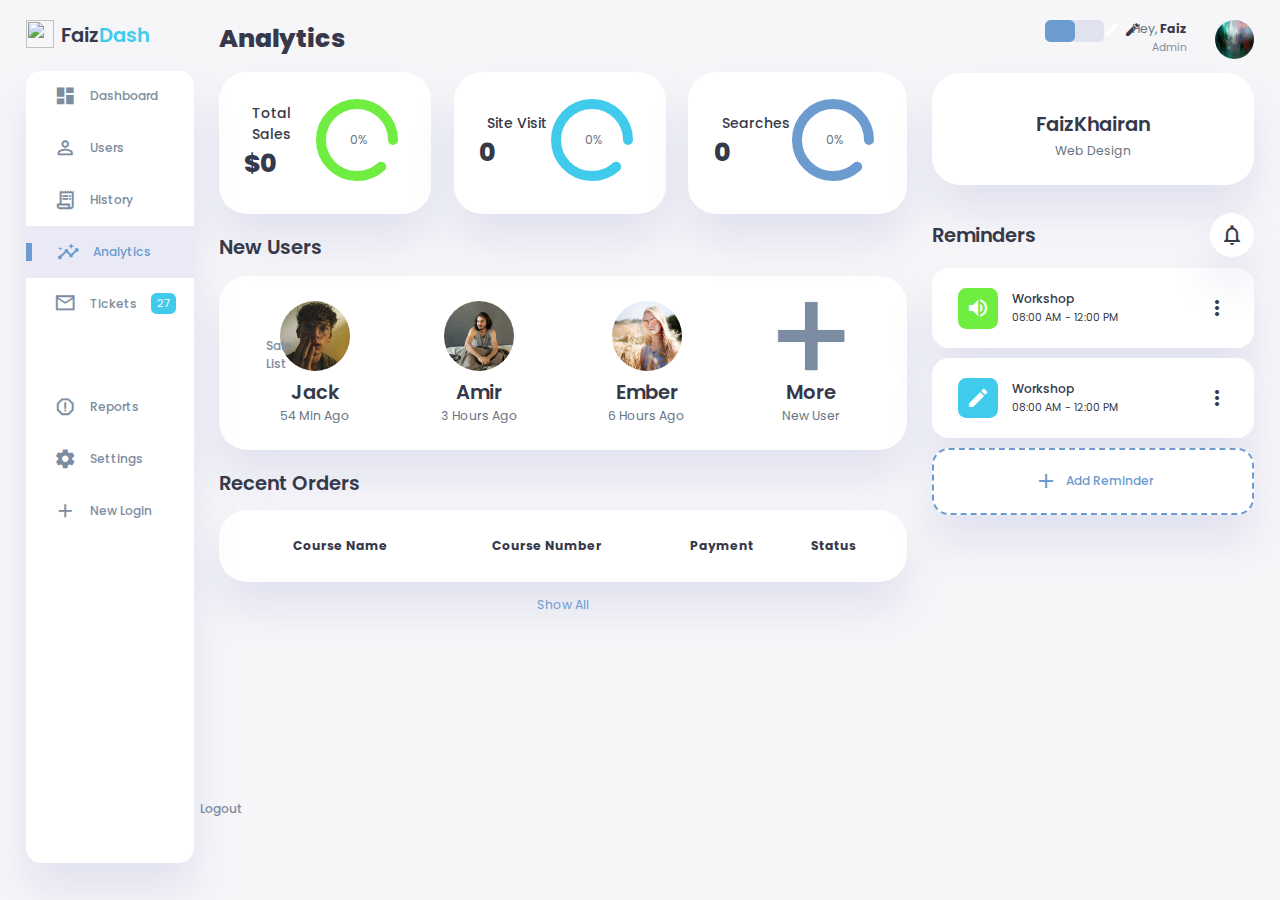
==== index.html @ 2617f07f "dashboard" ====
<!DOCTYPE html>
<html lang="en">

<head>
    <meta charset="UTF-8">
    <meta name="viewport" content="width=device-width, initial-scale=1.0">
    <link href="https://fonts.googleapis.com/icon?family=Material+Icons+Sharp" rel="stylesheet">
    <link rel="stylesheet" href="style.css">
    <title>Dashboard | FaizKhairan</title>
    <link rel="website icon" href="">
</head>

<body>

    <div class="container">
        <!-- Sidebar Section -->
        <aside>
            <div class="toggle">
                <div class="logo">
                    <img src="">
                    <h2>Faiz<span class="danger">Dash</span></h2>
                </div>
                <div class="close" id="close-btn">
                    <span class="material-icons-sharp">
                        close
                    </span>
                </div>
            </div>

            <div class="sidebar">
                <a href="#">
                    <span class="material-icons-sharp">
                        dashboard
                    </span>
                    <h3>Dashboard</h3>
                </a>
                <a href="#">
                    <span class="material-icons-sharp">
                        person_outline
                    </span>
                    <h3>Users</h3>
                </a>
                <a href="#">
                    <span class="material-icons-sharp">
                        receipt_long
                    </span>
                    <h3>History</h3>
                </a>
                <a href="#" class="active">
                    <span class="material-icons-sharp">
                        insights
                    </span>
                    <h3>Analytics</h3>
                </a>
                <a href="#">
                    <span class="material-icons-sharp">
                        mail_outline
                    </span>
                    <h3>Tickets</h3>
                    <span class="message-count">27</span>
                </a>
                <a href="#">
                    <span class="material-icons-sharp">
                        inventory
                    </span>
                    <h3>Sale List</h3>
                </a>
                <a href="#">
                    <span class="material-icons-sharp">
                        report_gmailerrorred
                    </span>
                    <h3>Reports</h3>
                </a>
                <a href="#">
                    <span class="material-icons-sharp">
                        settings
                    </span>
                    <h3>Settings</h3>
                </a>
                <a href="#">
                    <span class="material-icons-sharp">
                        add
                    </span>
                    <h3>New Login</h3>
                </a>
                <a href="#">
                    <span class="material-icons-sharp">
                        logout
                    </span>
                    <h3>Logout</h3>
                </a>
            </div>
        </aside>
        <!-- End of Sidebar Section -->

        <!-- Main Content -->
        <main>
            <h1>Analytics</h1>
            <!-- Analyses -->
            <div class="analyse">
                <div class="sales">
                    <div class="status">
                        <div class="info">
                            <h3>Total Sales</h3>
                            <h1>$0</h1>
                        </div>
                        <div class="progresss">
                            <svg>
                                <circle cx="38" cy="38" r="36"></circle>
                            </svg>
                            <div class="percentage">
                                <p>0%</p>
                            </div>
                        </div>
                    </div>
                </div>
                <div class="visits">
                    <div class="status">
                        <div class="info">
                            <h3>Site Visit</h3>
                            <h1>0</h1>
                        </div>
                        <div class="progresss">
                            <svg>
                                <circle cx="38" cy="38" r="36"></circle>
                            </svg>
                            <div class="percentage">
                                <p>0%</p>
                            </div>
                        </div>
                    </div>
                </div>
                <div class="searches">
                    <div class="status">
                        <div class="info">
                            <h3>Searches</h3>
                            <h1>0</h1>
                        </div>
                        <div class="progresss">
                            <svg>
                                <circle cx="38" cy="38" r="36"></circle>
                            </svg>
                            <div class="percentage">
                                <p>0%</p>
                            </div>
                        </div>
                    </div>
                </div>
            </div>
            <!-- End of Analyses -->

            <!-- New Users Section -->
            <div class="new-users">
                <h2>New Users</h2>
                <div class="user-list">
                    <div class="user">
                        <img src="images/profile-2.jpg">
                        <h2>Jack</h2>
                        <p>54 Min Ago</p>
                    </div>
                    <div class="user">
                        <img src="images/profile-3.jpg">
                        <h2>Amir</h2>
                        <p>3 Hours Ago</p>
                    </div>
                    <div class="user">
                        <img src="images/profile-4.jpg">
                        <h2>Ember</h2>
                        <p>6 Hours Ago</p>
                    </div>
                    <div class="user">
                        <img src="images/plus.png">
                        <h2>More</h2>
                        <p>New User</p>
                    </div>
                </div>
            </div>
            <!-- End of New Users Section -->



            <!-- Recent Orders Table -->
            <div class="recent-orders">
                <h2>Recent Orders</h2>
                <table>
                    <thead>
                        <tr>
                            <th>Course Name</th>
                            <th>Course Number</th>
                            <th>Payment</th>
                            <th>Status</th>
                            <th></th>
                        </tr>
                    </thead>
                    <tbody></tbody>
                </table>
                <a href="#">Show All</a>
            </div>
            <!-- End of Recent Orders -->

        </main>
        <!-- End of Main Content -->

        <!-- Right Section -->
        <div class="right-section">
            <div class="nav">
                <button id="menu-btn">
                    <span class="material-icons-sharp">
                        menu
                    </span>
                </button>
                <div class="dark-mode">
                    <span class="material-icons-sharp active">
                        light_mode
                    </span>
                    <span class="material-icons-sharp">
                        dark_mode
                    </span>
                </div>

                <div class="profile">
                    <div class="info">
                        <p>Hey, <b>Faiz</b></p>
                        <small class="text-muted">Admin</small>
                    </div>
                    <div class="profile-photo">
                        <img src="images/profile-1.jpg">
                    </div>
                </div>

            </div>
            <!-- End of Nav -->

            <div class="user-profile">
                <div class="logo">
                    <img src="">
                    <h2>FaizKhairan</h2>
                    <p>Web Design</p>
                </div>
            </div>

            <div class="reminders">
                <div class="header">
                    <h2>Reminders</h2>
                    <span class="material-icons-sharp">
                        notifications_none
                    </span>
                </div>

                <div class="notification">
                    <div class="icon">
                        <span class="material-icons-sharp">
                            volume_up
                        </span>
                    </div>
                    <div class="content">
                        <div class="info">
                            <h3>Workshop</h3>
                            <small class="text_muted">
                                08:00 AM - 12:00 PM
                            </small>
                        </div>
                        <span class="material-icons-sharp">
                            more_vert
                        </span>
                    </div>
                </div>

                <div class="notification deactive">
                    <div class="icon">
                        <span class="material-icons-sharp">
                            edit
                        </span>
                    </div>
                    <div class="content">
                        <div class="info">
                            <h3>Workshop</h3>
                            <small class="text_muted">
                                08:00 AM - 12:00 PM
                            </small>
                        </div>
                        <span class="material-icons-sharp">
                            more_vert
                        </span>
                    </div>
                </div>

                <div class="notification add-reminder">
                    <div>
                        <span class="material-icons-sharp">
                            add
                        </span>
                        <h3>Add Reminder</h3>
                    </div>
                </div>

            </div>

        </div>


    </div>

    <!--<script src="orders.js"></script>-->
    <script src="index.js"></script>
</body>

</html>
---- style.css ----
@import url('https://fonts.googleapis.com/css2?family=Poppins:wght@300;400;500;600;700;800&display=swap');

:root{
    --color-primary: #6C9BCF;
    --color-danger: #40cbed;
    --color-success: #6fed40;
    --color-warning: #ed4053;
    --color-white: #fff;
    --color-info-dark: #7d8da1;
    --color-dark: #363949;
    --color-light: rgba(132, 139, 200, 0.18);
    --color-dark-variant: #677483;
    --color-background: #f6f6f9;

    --card-border-radius: 2rem;
    --border-radius-1: 0.4rem;
    --border-radius-2: 1.2rem;

    --card-padding: 1.8rem;
    --padding-1: 1.2rem;

    --box-shadow: 0 2rem 3rem var(--color-light);
}

.dark-mode-variables{
    --color-background: #181a1e;
    --color-white: #202528;
    --color-dark: #edeffd;
    --color-dark-variant: #a3bdcc;
    --color-light: rgba(0, 0, 0, 0.4);
    --box-shadow: 0 2rem 3rem var(--color-light);
}

*{
    margin: 0;
    padding: 0;
    outline: 0;
    appearance: 0;
    border: 0;
    text-decoration: none;
    box-sizing: border-box;
}

html{
    font-size: 14px;
}

body{
    width: 100vw;
    height: 100vh;
    font-family: 'Poppins', sans-serif;
    font-size: 0.88rem;
    user-select: none;
    overflow-x: hidden;
    color: var(--color-dark);
    background-color: var(--color-background);
}

a{
    color: var(--color-dark);
}

img{
    display: block;
    width: 100%;
    object-fit: cover;
}

h1{
    font-weight: 800;
    font-size: 1.8rem;
}

h2{
    font-weight: 600;
    font-size: 1.4rem;
}

h3{
    font-weight: 500;
    font-size: 0.87rem;
}

small{
    font-size: 0.76rem;
}

p{
    color: var(--color-dark-variant);
}

b{
    color: var(--color-dark);
}

.text-muted{
    color: var(--color-info-dark);
}

.primary{
    color: var(--color-primary);
}

.danger{
    color: var(--color-danger);
}

.success{
    color: var(--color-success);
}

.warning{
    color: var(--color-warning);
}

.container{
    display: grid;
    width: 96%;
    margin: 0 auto;
    gap: 1.8rem;
    grid-template-columns: 12rem auto 23rem;
}

aside{
    height: 100vh;
}

aside .toggle{
    display: flex;
    align-items: center;
    justify-content: space-between;
    margin-top: 1.4rem;
}

aside .toggle .logo{
    display: flex;
    gap: 0.5rem;
}

aside .toggle .logo img{
    width: 2rem;
    height: 2rem;
}

aside .toggle .close{
    padding-right: 1rem;
    display: none;
}

aside .sidebar{
    display: flex;
    flex-direction: column;
    background-color: var(--color-white);
    box-shadow: var(--box-shadow);
    border-radius: 15px;
    height: 88vh;
    position: relative;
    top: 1.5rem;
    transition: all 0.3s ease;
}

aside .sidebar:hover{
    box-shadow: none;
}

aside .sidebar a{
    display: flex;
    align-items: center;
    color: var(--color-info-dark);
    height: 3.7rem;
    gap: 1rem;
    position: relative;
    margin-left: 2rem;
    transition: all 0.3s ease;
}

aside .sidebar a span{
    font-size: 1.6rem;
    transition: all 0.3s ease;
}

aside .sidebar a:last-child{
    position: absolute;
    bottom: 2rem;
    width: 100%;
}

aside .sidebar a.active{
    width: 100%;
    color: var(--color-primary);
    background-color: var(--color-light);
    margin-left: 0;
}

aside .sidebar a.active::before{
    content: '';
    width: 6px;
    height: 18px;
    background-color: var(--color-primary);
}

aside .sidebar a.active span{
    color: var(--color-primary);
    margin-left: calc(1rem - 3px);
}

aside .sidebar a:hover{
    color: var(--color-primary);
}

aside .sidebar a:hover span{
    margin-left: 0.6rem;
}

aside .sidebar .message-count{
    background-color: var(--color-danger);
    padding: 2px 6px;
    color: var(--color-white);
    font-size: 11px;
    border-radius: var(--border-radius-1);
}

main{
    margin-top: 1.4rem;
}

main .analyse{
    display: grid;
    grid-template-columns: repeat(3, 1fr);
    gap: 1.6rem;
}

main .analyse > div{
    background-color: var(--color-white);
    padding: var(--card-padding);
    border-radius: var(--card-border-radius);
    margin-top: 1rem;
    box-shadow: var(--box-shadow);
    cursor: pointer;
    transition: all 0.3s ease;
}

main .analyse > div:hover{
    box-shadow: none;
}

main .analyse > div .status{
    display: flex;
    align-items: center;
    justify-content: space-between;
}

main .analyse h3{
    margin-left: 0.6rem;
    font-size: 1rem;
}

main .analyse .progresss{
    position: relative;
    width: 92px;
    height: 92px;
    border-radius: 50%;
}

main .analyse svg{
    width: 7rem;
    height: 7rem;
}

main .analyse svg circle{
    fill: none;
    stroke-width: 10;
    stroke-linecap: round;
    transform: translate(5px, 5px);
}

main .analyse .sales svg circle{
    stroke: var(--color-success);
    stroke-dashoffset: -30;
    stroke-dasharray: 200;
}

main .analyse .visits svg circle{
    stroke: var(--color-danger);
    stroke-dashoffset: -30;
    stroke-dasharray: 200;
}

main .analyse .searches svg circle{
    stroke: var(--color-primary);
    stroke-dashoffset: -30;
    stroke-dasharray: 200;
}

main .analyse .progresss .percentage{
    position: absolute;
    top: -3px;
    left: -1px;
    display: flex;
    align-items: center;
    justify-content: center;
    height: 100%;
    width: 100%;
}

main .new-users{
    margin-top: 1.3rem;
}

main .new-users .user-list{
    background-color: var(--color-white);
    padding: var(--card-padding);
    border-radius: var(--card-border-radius);
    margin-top: 1rem;
    box-shadow: var(--box-shadow);
    display: flex;
    justify-content: space-around;
    flex-wrap: wrap;
    gap: 1.4rem;
    cursor: pointer;
    transition: all 0.3s ease;
}

main .new-users .user-list:hover{
    box-shadow: none;
}

main .new-users .user-list .user{
    display: flex;
    flex-direction: column;
    align-items: center;
    justify-content: center;
}

main .new-users .user-list .user img{
    width: 5rem;
    height: 5rem;
    margin-bottom: 0.4rem;
    border-radius: 50%;
}

main .recent-orders{
    margin-top: 1.3rem;
}

main .recent-orders h2{
    margin-bottom: 0.8rem;
}

main .recent-orders table{
    background-color: var(--color-white);
    width: 100%;
    padding: var(--card-padding);
    text-align: center;
    box-shadow: var(--box-shadow);
    border-radius: var(--card-border-radius);
    transition: all 0.3s ease;
}

main .recent-orders table:hover{
    box-shadow: none;
}

main table tbody td{
    height: 2.8rem;
    border-bottom: 1px solid var(--color-light);
    color: var(--color-dark-variant);
}

main table tbody tr:last-child td{
    border: none;
}

main .recent-orders a{
    text-align: center;
    display: block;
    margin: 1rem auto;
    color: var(--color-primary);
}

.right-section{
    margin-top: 1.4rem;
}

.right-section .nav{
    display: flex;
    justify-content: end;
    gap: 2rem;
}

.right-section .nav button{
    display: none;
}

.right-section .dark-mode{
    background-color: var(--color-light);
    display: flex;
    justify-content: space-between;
    align-items: center;
    height: 1.6rem;
    width: 4.2rem;
    cursor: pointer;
    border-radius: var(--border-radius-1);
}

.right-section .dark-mode span{
    font-size: 1.2rem;
    width: 50%;
    height: 100%;
    display: flex;
    align-items: center;
    justify-content: center;
}

.right-section .dark-mode span.active{
    background-color: var(--color-primary);
    color: white;
    border-radius: var(--border-radius-1);
}

.right-section .nav .profile{
    display: flex;
    gap: 2rem;
    text-align: right;
}

.right-section .nav .profile .profile-photo{
    width: 2.8rem;
    height: 2.8rem;
    border-radius: 50%;
    overflow: hidden;
}

.right-section .user-profile{
    display: flex;
    justify-content: center;
    text-align: center;
    margin-top: 1rem;
    background-color: var(--color-white);
    padding: var(--card-padding);
    border-radius: var(--card-border-radius);
    box-shadow: var(--box-shadow);
    cursor: pointer;
    transition: all 0.3s ease;
}

.right-section .user-profile:hover{
    box-shadow: none;
}

.right-section .user-profile img{
    width: 11rem;
    height: auto;
    margin-bottom: 0.8rem;
    border-radius: 50%;
}

.right-section .user-profile h2{
    margin-bottom: 0.2rem;
}

.right-section .reminders{
    margin-top: 2rem;
}

.right-section .reminders .header{
    display: flex;
    align-items: center;
    justify-content: space-between;
    margin-bottom: 0.8rem;
}

.right-section .reminders .header span{
    padding: 10px;
    box-shadow: var(--box-shadow);
    background-color: var(--color-white);
    border-radius: 50%;
}

.right-section .reminders .notification{
    background-color: var(--color-white);
    display: flex;
    align-items: center;
    gap: 1rem;
    margin-bottom: 0.7rem;
    padding: 1.4rem var(--card-padding);
    border-radius: var(--border-radius-2);
    box-shadow: var(--box-shadow);
    cursor: pointer;
    transition: all 0.3s ease;
}

.right-section .reminders .notification:hover{
    box-shadow: none;
}

.right-section .reminders .notification .content{
    display: flex;
    justify-content: space-between;
    align-items: center;
    margin: 0;
    width: 100%;
}

.right-section .reminders .notification .icon{
    padding: 0.6rem;
    color: var(--color-white);
    background-color: var(--color-success);
    border-radius: 20%;
    display: flex;
}

.right-section .reminders .notification.deactive .icon{
    background-color: var(--color-danger);
}

.right-section .reminders .add-reminder{
    background-color: var(--color-white);
    border: 2px dashed var(--color-primary);
    color: var(--color-primary);
    display: flex;
    align-items: center;
    justify-content: center;
    cursor: pointer;
}

.right-section .reminders .add-reminder:hover{
    background-color: var(--color-primary);
    color: white;
}

.right-section .reminders .add-reminder div{
    display: flex;
    align-items: center;
    gap: 0.6rem;
}

@media screen and (max-width: 1200px) {
    .container{
        width: 95%;
        grid-template-columns: 7rem auto 23rem;
    }

    aside .logo h2{
        display: none;
    }

    aside .sidebar h3{
        display: none;
    }

    aside .sidebar a{
        width: 5.6rem;
    }

    aside .sidebar a:last-child{
        position: relative;
        margin-top: 1.8rem;
    }

    main .analyse{
        grid-template-columns: 1fr;
        gap: 0;
    }

    main .new-users .user-list .user{
        flex-basis: 40%;
    }

    main .recent-orders {
        width: 94%;
        position: absolute;
        left: 50%;
        transform: translateX(-50%);
        margin: 2rem 0 0 0.8rem;
    }

    main .recent-orders table{
        width: 83vw;
    }

    main table thead tr th:last-child,
    main table thead tr th:first-child{
        display: none;
    }

    main table tbody tr td:last-child,
    main table tbody tr td:first-child{
        display: none;
    }

}

@media screen and (max-width: 768px) {
    .container{
        width: 100%;
        grid-template-columns: 1fr;
        padding: 0 var(--padding-1);
    }

    aside{
        position: fixed;
        background-color: var(--color-white);
        width: 15rem;
        z-index: 3;
        box-shadow: 1rem 3rem 4rem var(--color-light);
        height: 100vh;
        left: -100%;
        display: none;
        animation: showMenu 0.4s ease forwards;
    }

    @keyframes showMenu {
       to{
        left: 0;
       } 
    }

    aside .logo{
        margin-left: 1rem;
    }

    aside .logo h2{
        display: inline;
    }

    aside .sidebar h3{
        display: inline;
    }

    aside .sidebar a{
        width: 100%;
        height: 3.4rem;
    }

    aside .sidebar a:last-child{
        position: absolute;
        bottom: 5rem;
    }

    aside .toggle .close{
        display: inline-block;
        cursor: pointer;
    }

    main{
        margin-top: 8rem;
        padding: 0 1rem;
    }

    main .new-users .user-list .user{
        flex-basis: 35%;
    }

    main .recent-orders{
        position: relative;
        margin: 3rem 0 0 0;
        width: 100%;
    }

    main .recent-orders table{
        width: 100%;
        margin: 0;
    }

    .right-section{
        width: 94%;
        margin: 0 auto 4rem;
    }

    .right-section .nav{
        position: fixed;
        top: 0;
        left: 0;
        align-items: center;
        background-color: var(--color-white);
        padding: 0 var(--padding-1);
        height: 4.6rem;
        width: 100%;
        z-index: 2;
        box-shadow: 0 1rem 1rem var(--color-light);
        margin: 0;
    }

    .right-section .nav .dark-mode{
        width: 4.4rem;
        position: absolute;
        left: 66%;
    }

    .right-section .profile .info{
        display: none;
    }

    .right-section .nav button{
        display: inline-block;
        background-color: transparent;
        cursor: pointer;
        color: var(--color-dark);
        position: absolute;
        left: 1rem;
    }

    .right-section .nav button span{
        font-size: 2rem;
    }

}
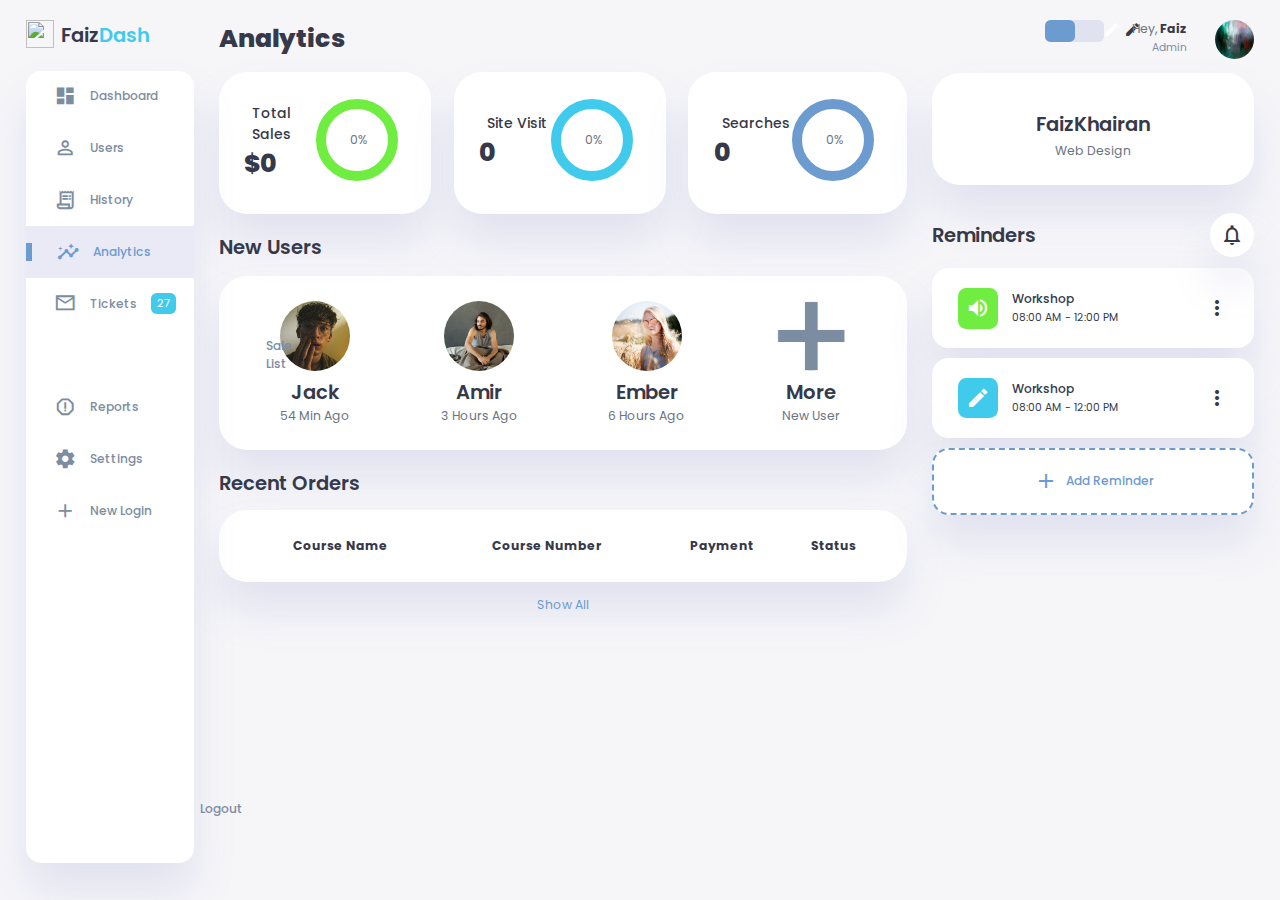
==== commit 6d178683: "Add files via upload" ====
--- a/index.html
+++ b/index.html
@@ -34,7 +34,7 @@
                     </span>
                     <h3>Dashboard</h3>
                 </a>
-                <a href="#">
+                <a href="Users/index.html">
                     <span class="material-icons-sharp">
                         person_outline
                     </span>
@@ -59,7 +59,7 @@
                     <h3>Tickets</h3>
                     <span class="message-count">27</span>
                 </a>
-                <a href="#">
+                <a href="Sale_List/index.html">
                     <span class="material-icons-sharp">
                         inventory
                     </span>
@@ -77,7 +77,7 @@
                     </span>
                     <h3>Settings</h3>
                 </a>
-                <a href="#">
+                <a href="Log_in/index.html">
                     <span class="material-icons-sharp">
                         add
                     </span>
@@ -194,7 +194,7 @@
                     </thead>
                     <tbody></tbody>
                 </table>
-                <a href="#">Show All</a>
+                <a href="Sale_List/index.html">Show All</a>
             </div>
             <!-- End of Recent Orders -->
 
--- a/style.css
+++ b/style.css
@@ -277,19 +277,19 @@
 main .analyse .sales svg circle{
     stroke: var(--color-success);
     stroke-dashoffset: -30;
-    stroke-dasharray: 200;
+    stroke-dasharray: 0;
 }
 
 main .analyse .visits svg circle{
     stroke: var(--color-danger);
     stroke-dashoffset: -30;
-    stroke-dasharray: 200;
+    stroke-dasharray: 0;
 }
 
 main .analyse .searches svg circle{
     stroke: var(--color-primary);
     stroke-dashoffset: -30;
-    stroke-dasharray: 200;
+    stroke-dasharray: 0;
 }
 
 main .analyse .progresss .percentage{
@@ -317,7 +317,6 @@
     justify-content: space-around;
     flex-wrap: wrap;
     gap: 1.4rem;
-    cursor: pointer;
     transition: all 0.3s ease;
 }
 
@@ -330,6 +329,7 @@
     flex-direction: column;
     align-items: center;
     justify-content: center;
+    cursor: pointer;
 }
 
 main .new-users .user-list .user img{
@@ -534,6 +534,7 @@
     align-items: center;
     gap: 0.6rem;
 }
+
 
 @media screen and (max-width: 1200px) {
     .container{
@@ -705,4 +706,4 @@
         font-size: 2rem;
     }
 
-}+}
